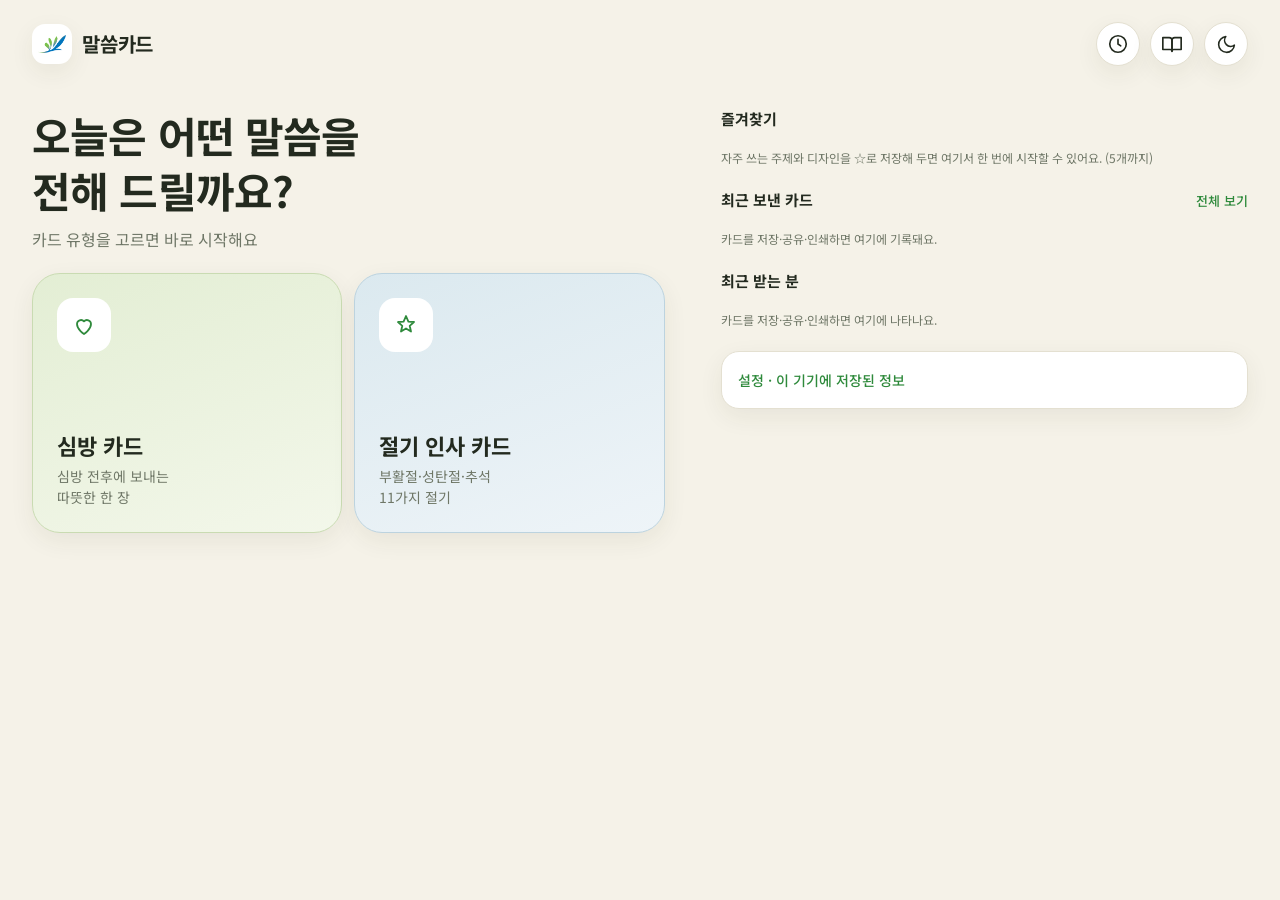
==== index.html @ 08e69dd9 "종이 템플릿 성경책 아이콘, 저장 이미지 글꼴 포함(말씀 잘림 수정), 즐겨찾기(절기 바로가기 대체) (v13) Co-Authored-By: Claude Sonnet 5.5 <no" ====
<!doctype html>
<html lang="ko">
<head>
<meta charset="utf-8">
<meta name="viewport" content="width=device-width, initial-scale=1, viewport-fit=cover">
<meta name="theme-color" id="metaTheme" content="#f5f2e8">
<meta name="color-scheme" content="light dark">
<meta name="apple-mobile-web-app-capable" content="yes">
<meta name="mobile-web-app-capable" content="yes">
<meta name="apple-mobile-web-app-title" content="말씀카드">
<link rel="manifest" href="manifest.json">
<link rel="icon" type="image/png" sizes="32x32" href="assets/icons/favicon-32.png">
<link rel="apple-touch-icon" href="assets/icons/apple-touch-icon.png">
<title>말씀카드</title>
<script src="js/theme.js"></script>
<link rel="preconnect" href="https://fonts.googleapis.com">
<link rel="preconnect" href="https://fonts.gstatic.com" crossorigin>
<link rel="stylesheet" href="https://fonts.googleapis.com/css2?family=Gowun+Batang:wght@400;700&family=Nanum+Myeongjo:wght@400;700&family=Noto+Serif+KR:wght@400;700&family=Noto+Sans+KR:wght@400;500;700&display=swap">
<link rel="stylesheet" href="css/app.css">
<link rel="stylesheet" href="css/templates.css">
</head>
<body data-view="home">
<div class="app">

<header class="appbar">
  <button type="button" class="brand" id="brandHome" aria-label="홈으로 가기">
    <span class="brand-mark"><img src="assets/logo/leaf.png" alt=""></span>
    <span class="brand-name">말씀카드</span>
  </button>
  <div class="appbar-actions">
    <a class="icon-btn" href="history.html" aria-label="보낸 내역">
      <svg width="22" height="22" viewBox="0 0 24 24" fill="none" stroke="currentColor" stroke-width="1.8" stroke-linecap="round" stroke-linejoin="round" aria-hidden="true"><circle cx="12" cy="12" r="9"/><path d="M12 7v5l3 2"/></svg>
    </a>
    <a class="icon-btn" href="library.html" aria-label="말씀 라이브러리">
      <svg width="22" height="22" viewBox="0 0 24 24" fill="none" stroke="currentColor" stroke-width="1.8" stroke-linecap="round" stroke-linejoin="round" aria-hidden="true"><path d="M2 5h7a3 3 0 0 1 3 3v12a2 2 0 0 0-2-2H2z"/><path d="M22 5h-7a3 3 0 0 0-3 3v12a2 2 0 0 1 2-2h8z"/></svg>
    </a>
    <button type="button" class="icon-btn" id="themeToggle" aria-label="화면 밝기 바꾸기">
      <svg class="i-moon" width="21" height="21" viewBox="0 0 24 24" fill="none" stroke="currentColor" stroke-width="1.8" stroke-linecap="round" stroke-linejoin="round" aria-hidden="true"><path d="M21 12.8A9 9 0 1 1 11.2 3a7 7 0 0 0 9.8 9.8z"/></svg>
      <svg class="i-sun" width="21" height="21" viewBox="0 0 24 24" fill="none" stroke="currentColor" stroke-width="1.8" stroke-linecap="round" stroke-linejoin="round" aria-hidden="true"><circle cx="12" cy="12" r="4"/><path d="M12 2v2M12 20v2M4.9 4.9l1.4 1.4M17.7 17.7l1.4 1.4M2 12h2M20 12h2M4.9 19.1l1.4-1.4M17.7 6.3l1.4-1.4"/></svg>
    </button>
  </div>
</header>

<div class="banner" id="syncBanner" role="status" hidden>
  <span>다른 기기에서 바뀐 설정·로고를 받았어요.</span>
  <button type="button" class="chip primary-chip" id="syncReload">적용하기</button>
</div>

<!-- ───────── 홈 ───────── -->
<section id="viewHome" class="home" aria-label="홈">
  <div class="home-main">
  <h1 class="home-title">오늘은 어떤 말씀을<br>전해 드릴까요?</h1>
  <p class="home-sub">카드 유형을 고르면 바로 시작해요</p>

  <div class="tiles">
    <button type="button" class="tile tile-visit" data-start="visit">
      <span class="tile-icon" aria-hidden="true">
        <svg width="24" height="24" viewBox="0 0 24 24" fill="none" stroke="currentColor" stroke-width="1.8" stroke-linecap="round" stroke-linejoin="round"><path d="M12 21s-7-4.4-7-10a4 4 0 0 1 7-2.6A4 4 0 0 1 19 11c0 5.6-7 10-7 10z"/></svg>
      </span>
      <span class="tile-text"><strong>심방 카드</strong><span>심방 전후에 보내는<br>따뜻한 한 장</span></span>
    </button>
    <button type="button" class="tile tile-season" data-start="season">
      <span class="tile-icon" aria-hidden="true">
        <svg width="24" height="24" viewBox="0 0 24 24" fill="none" stroke="currentColor" stroke-width="1.8" stroke-linecap="round" stroke-linejoin="round"><path d="M12 3l2.4 5.6L20 9l-4.3 3.8L17 18.5 12 15.5 7 18.5l1.3-5.7L4 9l5.6-.4z"/></svg>
      </span>
      <span class="tile-text"><strong>절기 인사 카드</strong><span>부활절·성탄절·추석<br>11가지 절기</span></span>
    </button>
  </div>
  </div>

  <div class="home-side">
  <section class="home-block" aria-labelledby="homeFavTitle">
    <div class="block-head">
      <h2 class="block-title" id="homeFavTitle">즐겨찾기</h2>
      <span class="hint" id="homeFavCount"></span>
    </div>
    <div class="fav-list" id="homeFav"></div>
    <p class="hint" id="homeFavEmpty">자주 쓰는 주제와 디자인을 ☆로 저장해 두면 여기서 한 번에 시작할 수 있어요. (5개까지)</p>
  </section>

  <section class="home-block" aria-labelledby="homeHistoryTitle">
    <div class="block-head">
      <h2 class="block-title" id="homeHistoryTitle">최근 보낸 카드</h2>
      <a class="text-link" href="history.html">전체 보기</a>
    </div>
    <div class="history-list" id="homeHistory"></div>
    <p class="hint" id="homeHistoryEmpty">카드를 저장·공유·인쇄하면 여기에 기록돼요.</p>
  </section>

  <section class="home-block" id="homeRecentBlock" aria-labelledby="homeRecentTitle">
    <h2 class="block-title" id="homeRecentTitle">최근 받는 분</h2>
    <div class="hscroll" id="homeRecent"></div>
    <p class="hint" id="homeRecentEmpty">카드를 저장·공유·인쇄하면 여기에 나타나요.</p>
  </section>

  <details class="home-block settings">
    <summary>설정 · 이 기기에 저장된 정보</summary>
    <div class="settings-body">
      <div id="syncPanel"></div>
      <div class="settings-row">
        <span class="settings-label">화면 밝기</span>
        <div class="seg seg-3" id="themeSeg" role="group" aria-label="화면 밝기">
          <button type="button" data-theme-mode="auto" aria-pressed="false">자동</button>
          <button type="button" data-theme-mode="light" aria-pressed="false">밝게</button>
          <button type="button" data-theme-mode="dark" aria-pressed="false">어둡게</button>
        </div>
      </div>
      <p class="hint">받는 분 이름과 설정은 이 기기의 브라우저에만 저장되고, 서버로 전송되지 않습니다.</p>
      <div class="privacy-row">
        <span id="recentSummary">최근 받는 분 0명</span>
        <button type="button" class="chip" id="clearRecent">기록 지우기</button>
      </div>
      <div class="privacy-row">
        <span>설정·로고·라이브러리 포함 전체</span>
        <button type="button" class="chip danger" id="clearAll">모두 초기화</button>
      </div>
    </div>
  </details>
  </div>
</section>

<!-- ───────── 카드 만들기 (내용 → 디자인 → 보내기) ───────── -->
<section id="viewCreate" class="create" hidden>

  <nav class="steps" aria-label="진행 단계">
    <button type="button" class="step" data-step-go="1">
      <span class="step-dot"><span class="dot-num">1</span><svg class="dot-check" width="14" height="14" viewBox="0 0 24 24" fill="none" stroke="currentColor" stroke-width="3" stroke-linecap="round" stroke-linejoin="round" aria-hidden="true"><path d="M5 12.5l4.5 4.5L19 7.5"/></svg></span>
      <span class="step-label">내용</span>
    </button>
    <span class="step-line"></span>
    <button type="button" class="step" data-step-go="2">
      <span class="step-dot"><span class="dot-num">2</span><svg class="dot-check" width="14" height="14" viewBox="0 0 24 24" fill="none" stroke="currentColor" stroke-width="3" stroke-linecap="round" stroke-linejoin="round" aria-hidden="true"><path d="M5 12.5l4.5 4.5L19 7.5"/></svg></span>
      <span class="step-label">디자인</span>
    </button>
    <span class="step-line"></span>
    <button type="button" class="step" data-step-go="3">
      <span class="step-dot"><span class="dot-num">3</span><svg class="dot-check" width="14" height="14" viewBox="0 0 24 24" fill="none" stroke="currentColor" stroke-width="3" stroke-linecap="round" stroke-linejoin="round" aria-hidden="true"><path d="M5 12.5l4.5 4.5L19 7.5"/></svg></span>
      <span class="step-label">보내기</span>
    </button>
  </nav>

  <!-- 가운데 묶음: 미리보기 + 보내기(컴퓨터에서는 함께 화면에 고정, 휴대폰에서는 단계별로 따로 보임) -->
  <div class="center-col">
  <section class="preview" aria-label="미리보기">
    <div class="preview-panel">
      <div class="preview-frame" id="previewFrame">
        <div class="preview-scale" id="previewScale"></div>
      </div>
      <div class="pager" id="pager" hidden>
        <button type="button" class="icon-btn small" id="pagePrev" aria-label="이전 장">
          <svg width="18" height="18" viewBox="0 0 24 24" fill="none" stroke="currentColor" stroke-width="2.2" stroke-linecap="round" stroke-linejoin="round" aria-hidden="true"><path d="M15 5l-7 7 7 7"/></svg>
        </button>
        <span id="pageLabel" aria-live="polite"></span>
        <button type="button" class="icon-btn small" id="pageNext" aria-label="다음 장">
          <svg width="18" height="18" viewBox="0 0 24 24" fill="none" stroke="currentColor" stroke-width="2.2" stroke-linecap="round" stroke-linejoin="round" aria-hidden="true"><path d="M9 5l7 7-7 7"/></svg>
        </button>
      </div>
    </div>
  </section>

  <!-- 3단계 · 보내기 -->
  <div class="panel" data-panel="3" hidden>
    <div class="field summary">
      <div class="avatar big" id="sumInitial" aria-hidden="true">말</div>
      <div class="summary-text">
        <div class="summary-to" id="sumTo">받는 분을 입력해 주세요</div>
        <div class="summary-from" id="sumFrom">보낸 이를 입력해 주세요</div>
      </div>
      <div class="summary-meta" id="sumMeta"></div>
    </div>

    <div class="send-tiles">
      <button type="button" class="btn tile-btn" id="btnSave">
        <svg width="20" height="20" viewBox="0 0 24 24" fill="none" stroke="currentColor" stroke-width="1.9" stroke-linecap="round" stroke-linejoin="round" aria-hidden="true"><path d="M12 4v11"/><path d="M7 11l5 5 5-5"/><path d="M4 20h16"/></svg>
        이미지 저장
      </button>
      <button type="button" class="btn tile-btn" id="btnPrint">
        <svg width="20" height="20" viewBox="0 0 24 24" fill="none" stroke="currentColor" stroke-width="1.9" stroke-linecap="round" stroke-linejoin="round" aria-hidden="true"><path d="M6 9V3h12v6"/><path d="M6 18H4a1 1 0 0 1-1-1v-6a2 2 0 0 1 2-2h14a2 2 0 0 1 2 2v6a1 1 0 0 1-1 1h-2"/><path d="M6 14h12v7H6z"/></svg>
        엽서 인쇄
      </button>
    </div>
    <button type="button" class="btn fav-save"><svg width="18" height="18" viewBox="0 0 24 24" fill="none" stroke="currentColor" stroke-width="1.9" stroke-linecap="round" stroke-linejoin="round" aria-hidden="true"><path d="M12 3l2.4 5.6L20 9l-4.3 3.8L17 18.5 12 15.5 7 18.5l1.3-5.7L4 9l5.6-.4z"/></svg>이 주제·디자인을 즐겨찾기에 저장</button>
    <p class="hint center">카카오톡 등으로 바로 보내려면 아래 <strong>공유하기</strong>를 누르세요.<br>공유가 안 되는 환경에서는 "이미지 저장" 후 사진첩에서 보내면 됩니다.</p>
  </div>

  <footer class="stepbar" id="stepbar" hidden>
    <div class="stepbar-inner">
      <button type="button" class="btn" id="stepPrev">이전</button>
      <button type="button" class="btn primary grow" id="stepNext">다음 · 디자인</button>
      <button type="button" class="btn primary grow" id="btnShare" hidden>
        <svg width="20" height="20" viewBox="0 0 24 24" fill="none" stroke="currentColor" stroke-width="2" stroke-linecap="round" stroke-linejoin="round" aria-hidden="true"><path d="M4 12v7a1 1 0 0 0 1 1h14a1 1 0 0 0 1-1v-7"/><path d="M12 16V4"/><path d="M7 9l5-5 5 5"/></svg>
        <span id="shareLabel">공유하기</span>
      </button>
    </div>
  </footer>
  </div>


  <!-- 1단계 · 내용 -->
  <div class="panel" data-panel="1">
    <div class="seg" role="tablist" aria-label="카드 유형">
      <button type="button" role="tab" id="tab-visit" aria-selected="true" data-type="visit">심방 카드</button>
      <button type="button" role="tab" id="tab-season" aria-selected="false" data-type="season">절기 인사 카드</button>
    </div>

    <!-- 절기 카드: 절기 선택 → 템플릿·장식·제목·인사말 예시가 함께 적용됨 -->
    <div class="field" data-only="season">
      <label for="season">절기</label>
      <select id="season" class="wide">
        <option value="">절기를 선택하세요</option>
      </select>
    </div>
    <div class="field" data-only="season">
      <label for="seasonTitle">절기 제목 (카드 위쪽 문구)</label>
      <input id="seasonTitle" type="text" autocomplete="off" placeholder="예: 부활을 축하합니다">
    </div>

    <!-- 심방 카드: 상황 선택 → 인사말 예시 -->
    <div class="field" data-only="visit">
      <label for="situation">심방 상황 · 고르면 인사말 예시가 나와요</label>
      <select id="situation" class="wide">
        <option value="">상황을 선택하세요</option>
      </select>
    </div>

    <div class="field">
      <label for="recipient" id="recipientLabel">받는 분 이름</label>
      <div class="row">
        <input id="recipient" type="text" autocomplete="off" list="recentNames" placeholder="예: 김은혜" enterkeyhint="next">
        <select id="honorific" aria-label="호칭"></select>
      </div>
      <input id="honorificCustom" type="text" autocomplete="off" placeholder="호칭을 직접 입력 (예: 청년)" hidden>
      <div id="recipient2Field" hidden>
        <label for="recipient2" class="sub-label">함께 받는 분 (배우자 등)</label>
        <div class="row">
          <input id="recipient2" type="text" autocomplete="off" list="recentNames" placeholder="예: 유관순" enterkeyhint="next">
          <select id="honorific2" aria-label="함께 받는 분 호칭"></select>
        </div>
        <input id="honorific2Custom" type="text" autocomplete="off" placeholder="호칭을 직접 입력" hidden>
      </div>
      <button type="button" class="link-btn" id="toggleRecipient2" aria-expanded="false">+ 함께 받는 분 추가</button>
    </div>

    <div class="field">
      <label for="greeting">인사말</label>
      <textarea id="greeting" rows="3" placeholder="예: 요즘 마음에 자주 떠올라 이 말씀을 함께 보냅니다."></textarea>
      <div class="suggest" id="greetingSuggest" hidden>
        <span class="label">인사말 예시 · 눌러서 넣고 자유롭게 고쳐 쓰세요</span>
        <div class="suggest-list" id="greetingSuggestList"></div>
      </div>
    </div>

    <div class="field">
      <div class="label-row">
        <label for="verse">말씀 본문</label>
        <button type="button" class="chip small" id="openLibrary">라이브러리에서 선택</button>
      </div>
      <textarea id="verse" rows="5" placeholder="말씀 본문을 직접 붙여넣거나 입력해 주세요. 절마다 줄을 바꾸거나 절 번호(1 2 3)를 넣으면 긴 말씀을 절 단위로 나눌 수 있습니다."></textarea>

      <div class="splitbox" id="splitBox" hidden>
        <p id="splitMsg" class="split-msg"></p>
        <div class="split-actions">
          <button type="button" class="chip" id="splitOn">절 단위로 나누기</button>
          <button type="button" class="chip" id="splitOff" hidden>한 장으로 되돌리기</button>
          <label class="check" id="pageNoWrap" hidden><input type="checkbox" id="pageNoToggle" checked> 장 번호(1/3) 표시</label>
        </div>
      </div>

      <div class="row ref-row">
        <input id="ref" type="text" autocomplete="off" placeholder="출처 · 예: 시편 23:1" aria-label="출처">
        <select id="version" aria-label="번역본 표기">
          <option value="개역개정">개역개정</option>
          <option value="새번역">새번역</option>
          <option value="">표기 안 함</option>
        </select>
      </div>
      <p class="hint sent-hint" id="sentHint" role="status" hidden></p>
    </div>

    <div class="field">
      <label for="sender">보낸 이</label>
      <div class="row">
        <input id="sender" type="text" autocomplete="off" placeholder="예: ○○교회 ○○○ 목사">
        <select id="closing" aria-label="맺음말">
          <option value="드림">드림</option>
          <option value="올림">올림</option>
          <option value="">표기 안 함</option>
          <option value="__custom">직접 입력</option>
        </select>
      </div>
      <input id="closingCustom" type="text" autocomplete="off" placeholder="맺음말을 직접 입력 (예: 보냄)" hidden>
      <p class="hint">받는 분이 연장자이면 "올림"을 고르세요.</p>
    </div>
  </div>

  <!-- 2단계 · 디자인 -->
  <div class="panel" data-panel="2" hidden>
    <div class="field">
      <span class="label">템플릿</span>
      <div class="chips" id="tplChips" role="group" aria-label="템플릿"></div>
    </div>

    <div class="field">
      <span class="label">크기</span>
      <div class="chips" id="sizeChips" role="group" aria-label="크기"></div>
    </div>

    <div class="field">
      <span class="label">배경색</span>
      <div class="swatches" id="paletteSwatches" role="group" aria-label="배경색"></div>
    </div>

    <div class="field">
      <span class="label">글꼴</span>
      <div class="chips" id="fontChips" role="group" aria-label="글꼴"></div>
    </div>

    <div class="field">
      <span class="label">말씀 글자 크기</span>
      <div class="stepper">
        <button type="button" class="chip" id="stepDown" aria-label="글자 작게">가−</button>
        <span id="stepLabel" aria-live="polite">자동 맞춤</span>
        <button type="button" class="chip" id="stepUp" aria-label="글자 크게">가+</button>
      </div>
      <p class="hint">긴 말씀은 칸에 맞게 자동으로 줄어듭니다.</p>
    </div>

    <div class="field">
      <span class="label">꾸밈</span>
      <label class="check"><input type="checkbox" id="decoToggle" checked> 장식 표시</label>
      <div class="logo-row">
        <label class="check"><input type="checkbox" id="logoToggle" disabled> 교회 로고 표시</label>
        <label class="chip file-chip">다른 로고 올리기<input type="file" id="logoFile" accept="image/*" hidden></label>
        <button type="button" class="chip" id="logoClear" hidden>올린 로고 지우기</button>
      </div>
      <p class="hint">지금 로고: <strong id="logoName">기본 로고</strong></p>
      <div class="logo-options" id="logoOptions" hidden>
        <span class="label">로고 색</span>
        <div class="chips" id="logoColorChips" role="group" aria-label="로고 색"></div>
        <span class="label">로고 크기</span>
        <div class="chips" id="logoSizeChips" role="group" aria-label="로고 크기"></div>
      </div>
      <p class="hint">로고는 이 기기에만 저장되고 어디로도 전송되지 않습니다. "자동"은 밝은 배경에서는 로고 원래 색, 어두운 배경에서는 카드에 어울리는 한 가지 색으로 바꿔 줍니다.</p>
    </div>
    <button type="button" class="btn fav-save"><svg width="18" height="18" viewBox="0 0 24 24" fill="none" stroke="currentColor" stroke-width="1.9" stroke-linecap="round" stroke-linejoin="round" aria-hidden="true"><path d="M12 3l2.4 5.6L20 9l-4.3 3.8L17 18.5 12 15.5 7 18.5l1.3-5.7L4 9l5.6-.4z"/></svg>지금 주제·디자인을 즐겨찾기에 저장</button>
  </div>



</section>

</div>

<datalist id="recentNames"></datalist>

<dialog class="sheet" id="printDialog" aria-labelledby="printTitle">
  <div class="sheet-head">
    <h2 id="printTitle">인쇄 (엽서 100×148mm)</h2>
    <button type="button" class="chip" id="printClose">닫기</button>
  </div>
  <div class="print-options" role="radiogroup" aria-label="인쇄 배치">
    <label class="print-opt"><input type="radio" name="printLayout" value="single" checked>
      <span><strong>엽서 한 장씩</strong><small>용지를 엽서 크기(100×148mm)로 맞춰 인쇄합니다.</small></span></label>
    <label class="print-opt"><input type="radio" name="printLayout" value="a4x2">
      <span><strong>A4 가로에 같은 엽서 2장</strong><small>한 번에 2장이 나옵니다. 가운데 점선을 따라 자르세요.</small></span></label>
  </div>
  <p class="hint" id="printNote">크기를 따로 고르지 않아도 인쇄는 항상 엽서 크기로 만들어집니다. 인쇄 창에서 용지 크기를 확인해 주세요.</p>
  <button type="button" class="btn primary" id="printGo">인쇄하기</button>
</dialog>

<div id="printArea" aria-hidden="true"></div>

<dialog class="sheet" id="libDialog" aria-labelledby="libTitle">
  <div class="sheet-head">
    <h2 id="libTitle">라이브러리에서 선택</h2>
    <button type="button" class="chip" id="libClose">닫기</button>
  </div>
  <div class="chips" id="libThemes" role="group" aria-label="주제 필터"></div>
  <ul class="sheet-list" id="libList"></ul>
</dialog>

<div class="toast" id="toast" role="status" aria-live="polite" hidden></div>



<script src="js/vendor/modern-screenshot.js"></script>
<script src="js/storage.js"></script>
<script src="js/render.js"></script>
<script src="js/split.js"></script>
<script src="js/library.js"></script>
<script src="js/history.js"></script>
<script src="js/export.js"></script>
<script src="js/print.js"></script>
<script src="js/logo.js"></script>
<script src="js/sync-core.js"></script>
<script src="js/drive.js"></script>
<script src="js/sync-config.js"></script>
<script src="js/sync.js"></script>
<script src="js/app.js"></script>
<script src="js/pwa.js"></script>
</body>
</html>
---- css/app.css ----
/*
 * 앱 화면 스타일 — 라이트(밝은 종이색 + 초록)와 다크(짙은 남색 + 금색)를 색 토큰으로 바꿔 쓴다.
 * 카드 자체(.card)의 색은 templates.css가 따로 정하므로 앱 밝기와 상관없이 같은 모양으로 저장된다.
 */
:root {
  color-scheme: light;
  --bg: #f5f2e8;
  --bg-image: none;
  --surface: #ffffff;
  --surface-2: #f0ecdf;
  --surface-3: #e4e0d1;
  --ink: #232a1f;
  --muted: #6f7767;
  --line: #e4e0d1;
  --line-strong: #cfcab5;
  --primary: #2f8a3c;
  --primary-ink: #ffffff;
  --primary-soft: #e3eed4;
  --primary-shadow: rgba(47, 138, 60, 0.32);
  --focus: #0072ba;
  --danger: #a33b32;
  --danger-line: #e0b9b4;
  --warn-bg: #fff4e0;
  --warn-line: #e6c98f;
  --warn-ink: #5a4320;
  --ok-bg: #eef5ea;
  --ok-line: #bcd3b2;
  --ok-ink: #35502c;
  --preview-bg: linear-gradient(160deg, #e3eed4 0%, #dbe9ef 100%);
  --tile-a: linear-gradient(160deg, #e3eed4 0%, #f3f7ea 100%);
  --tile-a-line: #c9dbb2;
  --tile-b: linear-gradient(160deg, #dbe9ef 0%, #eef4f8 100%);
  --tile-b-line: #bcd3df;
  --shadow: 0 8px 24px rgba(60, 56, 30, 0.07);
  --shadow-lg: 0 14px 30px rgba(40, 60, 30, 0.22);
  --scrim: rgba(0, 0, 0, 0.4);
  --radius: 18px;
  --radius-lg: 28px;
  --stepbar-h: 92px;
  /* 예전 이름과 호환 */
  --panel: var(--surface);
  --accent: var(--primary);
  --accent-ink: var(--primary-ink);
}

:root[data-theme="dark"] {
  color-scheme: dark;
  --bg: #0b1020;
  --bg-image: linear-gradient(180deg, #0b1020 0%, #111a36 100%);
  --surface: #141c36;
  --surface-2: #1b2442;
  --surface-3: #263158;
  --ink: #e9edf8;
  --muted: #8e98b6;
  --line: rgba(255, 255, 255, 0.1);
  --line-strong: rgba(255, 255, 255, 0.22);
  --primary: #e3bb6b;
  --primary-ink: #1a1f33;
  --primary-soft: rgba(227, 187, 107, 0.14);
  --primary-shadow: rgba(227, 187, 107, 0.3);
  --focus: #e3bb6b;
  --danger: #ff9a90;
  --danger-line: rgba(255, 154, 144, 0.4);
  --warn-bg: rgba(227, 187, 107, 0.12);
  --warn-line: rgba(227, 187, 107, 0.35);
  --warn-ink: #f2dfb2;
  --ok-bg: rgba(120, 192, 72, 0.12);
  --ok-line: rgba(120, 192, 72, 0.35);
  --ok-ink: #c8e6b4;
  --preview-bg: linear-gradient(160deg, #1a2447 0%, #10172e 100%);
  --tile-a: linear-gradient(160deg, #2b3566 0%, #18213f 100%);
  --tile-a-line: rgba(227, 187, 107, 0.4);
  --tile-b: linear-gradient(160deg, #4a3a8f 0%, #242a5c 100%);
  --tile-b-line: rgba(255, 255, 255, 0.14);
  --shadow: 0 8px 24px rgba(0, 0, 0, 0.35);
  --shadow-lg: 0 18px 36px rgba(0, 0, 0, 0.55);
  --scrim: rgba(0, 0, 0, 0.62);
}

* { box-sizing: border-box; }
html, body { margin: 0; }
[hidden] { display: none !important; }

body {
  background: var(--bg) var(--bg-image) fixed;
  color: var(--ink);
  font-family: 'Noto Sans KR', system-ui, sans-serif;
  font-size: 16px;
  line-height: 1.5;
  -webkit-text-size-adjust: 100%;
  min-height: 100vh;
}
.app { max-width: 560px; margin: 0 auto; }
body[data-view="create"] .app { padding-bottom: calc(var(--stepbar-h) + env(safe-area-inset-bottom)); }

a { color: var(--primary); }
:focus-visible { outline: 2px solid var(--focus); outline-offset: 2px; }

/* ───────── 상단 바 ───────── */
.appbar {
  display: flex; align-items: center; justify-content: space-between;
  padding: 16px 20px 8px; min-height: 64px;
}
.brand {
  display: inline-flex; align-items: center; gap: 10px;
  border: 0; background: none; padding: 0; min-height: 44px; font: inherit; color: var(--ink); cursor: pointer;
}
.brand-mark {
  width: 40px; height: 40px; border-radius: 13px; background: var(--surface); box-shadow: var(--shadow);
  display: inline-flex; align-items: center; justify-content: center;
}
.brand-mark img { width: 28px; height: auto; display: block; }
.brand-name { font-size: 20px; font-weight: 700; letter-spacing: -0.01em; }
.appbar-actions { display: flex; gap: 10px; }

.icon-btn {
  width: 44px; height: 44px; border-radius: 50%;
  border: 1px solid var(--line); background: var(--surface); box-shadow: var(--shadow);
  color: var(--ink); display: inline-flex; align-items: center; justify-content: center;
  cursor: pointer; text-decoration: none; padding: 0;
}
.icon-btn.small { width: 40px; height: 40px; box-shadow: none; }
.icon-btn:disabled { opacity: 0.4; cursor: not-allowed; }
.i-sun { display: none; }
:root[data-theme="dark"] .i-sun { display: block; }
:root[data-theme="dark"] .i-moon { display: none; }
:root[data-theme="dark"] #themeToggle { color: var(--primary); border-color: var(--warn-line); background: var(--primary-soft); }

/* ───────── 홈 ───────── */
.home { padding: 8px 20px 40px; display: flex; flex-direction: column; gap: 22px; }
.home-main, .home-side { display: flex; flex-direction: column; gap: 22px; min-width: 0; }
.home-title { margin: 8px 0 0; font-size: 28px; font-weight: 700; line-height: 1.3; letter-spacing: -0.02em; }
.home-sub { margin: -14px 0 0; font-size: 14px; color: var(--muted); }

.tiles { display: grid; grid-template-columns: 1fr 1fr; gap: 12px; }
.tile {
  min-height: 176px; padding: 18px; border-radius: var(--radius-lg); text-align: left;
  font: inherit; color: var(--ink); cursor: pointer;
  display: flex; flex-direction: column; justify-content: space-between; gap: 18px;
  border: 1px solid var(--tile-a-line); background: var(--tile-a); box-shadow: var(--shadow);
}
.tile-season { border-color: var(--tile-b-line); background: var(--tile-b); }
.tile-icon {
  width: 46px; height: 46px; border-radius: 16px; background: var(--surface); color: var(--primary);
  display: inline-flex; align-items: center; justify-content: center;
}
:root[data-theme="dark"] .tile-icon { background: rgba(255, 255, 255, 0.1); }
:root[data-theme="dark"] .tile-visit .tile-icon { color: var(--primary); background: var(--primary-soft); }
.tile-text { display: flex; flex-direction: column; gap: 4px; }
.tile-text strong { font-size: 18px; }
.tile-text span { font-size: 12px; line-height: 1.5; color: var(--muted); }
:root[data-theme="dark"] .tile-text span { color: #aeb7d6; }

.home-block { display: flex; flex-direction: column; gap: 10px; }
.block-title { margin: 0; font-size: 15px; font-weight: 700; }
.hscroll { display: flex; gap: 8px; overflow-x: auto; padding: 2px 2px 6px; scrollbar-width: none; margin: 0 -20px; padding-left: 20px; padding-right: 20px; }
.hscroll::-webkit-scrollbar { display: none; }
.hscroll:empty { display: none; }
.pill {
  display: inline-flex; align-items: center; gap: 8px; flex: none; min-height: 44px; padding: 0 16px 0 12px;
  border-radius: 999px; border: 1px solid var(--line); background: var(--surface); color: var(--ink);
  font: inherit; font-size: 14px; white-space: nowrap; cursor: pointer; box-shadow: var(--shadow);
}
.pill .dot { width: 10px; height: 10px; border-radius: 50%; border: 0; }
.pill.person { padding-left: 6px; }
.avatar {
  width: 34px; height: 34px; border-radius: 50%; background: var(--primary-soft); color: var(--primary);
  display: inline-flex; align-items: center; justify-content: center; font-weight: 700; flex: none;
}
.avatar.big { width: 48px; height: 48px; font-size: 18px; }

.settings { background: var(--surface); border: 1px solid var(--line); border-radius: var(--radius); box-shadow: var(--shadow); }
.settings summary {
  cursor: pointer; min-height: 56px; padding: 0 16px; display: flex; align-items: center;
  font-size: 14px; font-weight: 500; color: var(--primary); list-style: none;
}
.settings summary::-webkit-details-marker { display: none; }
.settings-body { padding: 0 16px 16px; display: flex; flex-direction: column; gap: 10px; }
.settings-row { display: flex; align-items: center; justify-content: space-between; gap: 12px; }
.settings-label { font-size: 14px; font-weight: 500; }
.privacy-row { display: flex; align-items: center; justify-content: space-between; gap: 12px; min-height: 52px; font-size: 14px; }

/* ───────── 단계 표시 ───────── */
.center-col { display: contents; }
.steps { display: flex; align-items: center; gap: 6px; padding: 4px 20px 6px; }
.step {
  display: inline-flex; align-items: center; gap: 6px; min-height: 44px; padding: 0;
  border: 0; background: none; font: inherit; font-size: 13px; color: var(--muted); cursor: pointer;
}
.step-dot {
  width: 26px; height: 26px; border-radius: 50%; background: var(--surface-3); color: var(--muted);
  display: inline-flex; align-items: center; justify-content: center; font-size: 13px; font-weight: 700;
}
.step .dot-check { display: none; }
.step.done .step-dot, .step.current .step-dot { background: var(--primary); color: var(--primary-ink); }
.step.done .dot-num { display: none; }
.step.done .dot-check { display: block; }
.step.current .step-dot { box-shadow: 0 0 0 4px var(--primary-soft); }
.step.current { color: var(--ink); font-weight: 700; }
.step-line { flex: 1; height: 2px; border-radius: 1px; background: var(--line-strong); }
.step-line.done { background: var(--primary); }

/* ───────── 미리보기 ───────── */
.preview {
  position: sticky; top: 0; z-index: 5; padding: 6px 16px 12px; background: var(--bg) var(--bg-image) fixed;
}
.preview-panel { background: var(--preview-bg); border-radius: var(--radius-lg); padding: 16px 12px 14px; }
/* 미리보기 크기는 app.js가 선택한 크기(비율)에 맞춰 정한다. */
.preview-frame {
  margin: 0 auto; position: relative; overflow: hidden; border-radius: 12px;
  box-shadow: var(--shadow-lg); background: #fff;
}
.preview-scale { position: absolute; top: 0; left: 0; transform-origin: top left; }
.pager { display: flex; align-items: center; justify-content: center; gap: 14px; padding-top: 12px; font-size: 14px; font-weight: 700; }

/* ───────── 입력/디자인/보내기 패널 ───────── */
.panel { padding: 8px 16px 16px; display: flex; flex-direction: column; gap: 14px; }
.panel > .field {
  background: var(--surface); border: 1px solid var(--line); border-radius: var(--radius-lg);
  box-shadow: var(--shadow); padding: 16px;
}
.field label, .label, .sub-label {
  display: block; font-size: 13px; font-weight: 500; color: var(--muted); margin-bottom: 8px;
}
.sub-label { margin-top: 14px; }
.label-row { display: flex; align-items: center; justify-content: space-between; gap: 8px; margin-bottom: 8px; }
.label-row label { margin-bottom: 0; }
.row { display: flex; gap: 8px; }
.row input { flex: 1 1 auto; min-width: 0; }
.row select { flex: 0 0 auto; }
.row + input[type="text"], .ref-row { margin-top: 8px; }
select.wide { width: 100%; }
.hint { margin: 8px 0 0; font-size: 12px; line-height: 1.55; color: var(--muted); }
.hint.center { text-align: center; }

input[type="text"], textarea, select {
  width: 100%; font: inherit; font-size: 16px; color: var(--ink); /* iOS 확대 방지 */
  background: var(--surface-2); border: 1px solid transparent; border-radius: 16px;
  padding: 12px 14px; min-height: 48px;
}
input::placeholder, textarea::placeholder { color: var(--muted); opacity: 0.8; }
select { width: auto; padding-right: 10px; }
textarea { resize: vertical; line-height: 1.6; }
input:focus, textarea:focus, select:focus { outline: 2px solid var(--focus); outline-offset: 1px; }

.seg { display: grid; grid-template-columns: 1fr 1fr; background: var(--surface-3); border-radius: 22px; padding: 4px; gap: 4px; }
.seg.seg-3 { grid-template-columns: repeat(3, 1fr); min-width: 190px; }
.seg button {
  border: 0; background: transparent; font: inherit; font-size: 14px; min-height: 44px; border-radius: 18px;
  color: var(--muted); cursor: pointer; padding: 0 8px;
}
.seg button[aria-selected="true"], .seg button[aria-pressed="true"] {
  background: var(--surface); color: var(--ink); font-weight: 700; box-shadow: 0 2px 8px rgba(0, 0, 0, 0.14);
}

.link-btn {
  margin-top: 8px; min-height: 44px; padding: 0 4px; border: 0; background: transparent;
  font: inherit; font-size: 14px; font-weight: 500; color: var(--primary); cursor: pointer;
}
.text-btn { border: 0; background: none; font: inherit; font-size: 13px; color: var(--muted); cursor: pointer; }

/* 칩 · 색상 · 체크 */
.chips { display: flex; flex-wrap: wrap; gap: 8px; }
.chip {
  min-height: 44px; padding: 0 16px; display: inline-flex; align-items: center; gap: 8px;
  border: 1px solid var(--line); border-radius: 999px; background: var(--surface-2); color: var(--ink);
  font: inherit; font-size: 14px; cursor: pointer;
}
.chip.small { min-height: 40px; font-size: 13px; padding: 0 14px; background: var(--primary-soft); color: var(--primary); border-color: transparent; font-weight: 700; }
.chip[aria-pressed="true"], .chip.primary-chip { background: var(--primary); border-color: var(--primary); color: var(--primary-ink); font-weight: 700; }
.chip:disabled { opacity: 0.4; cursor: not-allowed; }
.chip.danger { color: var(--danger); border-color: var(--danger-line); background: transparent; }
.chip .dot { width: 14px; height: 14px; border-radius: 50%; border: 1px solid rgba(0, 0, 0, 0.25); flex: none; }
:root[data-theme="dark"] .chip .dot { border-color: rgba(255, 255, 255, 0.55); }
.chip small { font-size: 11px; opacity: 0.75; }

.swatches { display: flex; flex-wrap: wrap; gap: 10px; }
.swatch {
  width: 44px; height: 44px; border-radius: 50%; border: 1px solid rgba(128, 128, 128, 0.45);
  cursor: pointer; padding: 0; font: inherit; font-size: 11px; color: var(--muted); background: var(--surface-2);
}
.swatch[aria-pressed="true"] { outline: 3px solid var(--primary); outline-offset: 2px; }
.swatch.default { border-style: dashed; }

.stepper { display: flex; align-items: center; gap: 12px; }
.stepper #stepLabel { min-width: 84px; text-align: center; font-size: 14px; }
.check { display: flex; align-items: center; gap: 10px; min-height: 44px; font-size: 15px; color: var(--ink); }
.field .check { margin-bottom: 0; font-weight: 400; }
.check input { width: 22px; height: 22px; accent-color: var(--primary); }
.logo-row { display: flex; align-items: center; flex-wrap: wrap; gap: 8px 12px; }
.logo-options { margin-top: 10px; display: flex; flex-direction: column; gap: 6px; }
.file-chip { cursor: pointer; }

/* 인사말 예시 */
.suggest { margin-top: 10px; }
.suggest-list { display: flex; flex-direction: column; gap: 8px; }
.suggest-item {
  min-height: 48px; padding: 10px 14px; text-align: left; font: inherit; font-size: 14px; line-height: 1.55;
  white-space: pre-line; color: var(--ink); background: var(--surface-2);
  border: 1px dashed var(--primary); border-radius: 16px; cursor: pointer;
}

/* 긴 말씀 나누기 */
.splitbox { margin-top: 10px; padding: 12px 14px; background: var(--surface-2); border: 1px solid var(--line); border-radius: 16px; }
.split-msg { margin: 0 0 8px; font-size: 13px; line-height: 1.55; color: var(--ink); }
.split-actions { display: flex; flex-wrap: wrap; align-items: center; gap: 8px 12px; }

/* 보내기 */
.summary { display: flex; align-items: center; gap: 12px; }
.summary-text { flex: 1; min-width: 0; }
.summary-to { font-size: 16px; font-weight: 700; }
.summary-from { font-size: 12px; color: var(--muted); }
.summary-meta { font-size: 12px; color: var(--muted); text-align: right; white-space: pre-line; }
.send-tiles { display: grid; grid-template-columns: 1fr 1fr; gap: 10px; }

/* ───────── 버튼 ───────── */
.btn {
  min-height: 54px; padding: 0 22px; display: inline-flex; align-items: center; justify-content: center; gap: 8px;
  font: inherit; font-size: 15px; font-weight: 700; border-radius: 999px; cursor: pointer;
  border: 1.5px solid var(--line-strong); background: var(--surface); color: var(--ink);
}
.btn.primary { border-color: var(--primary); background: var(--primary); color: var(--primary-ink); box-shadow: 0 12px 24px var(--primary-shadow); font-size: 16px; }
.btn.grow { flex: 1; }
.btn.tile-btn { border-radius: 27px; }
.btn:disabled { opacity: 0.45; cursor: not-allowed; }

.stepbar {
  position: fixed; left: 0; right: 0; bottom: 0; z-index: 10;
  padding: 26px 16px calc(16px + env(safe-area-inset-bottom));
  background: linear-gradient(to top, var(--bg) 62%, transparent);
}
.stepbar-inner { max-width: 528px; margin: 0 auto; display: flex; gap: 10px; }

/* 토스트 · 시트(대화상자) */
.toast {
  position: fixed; left: 16px; right: 16px; bottom: calc(var(--stepbar-h) + 8px + env(safe-area-inset-bottom)); z-index: 20;
  max-width: 528px; margin: 0 auto; padding: 12px 16px; border-radius: 16px;
  background: var(--ink); color: var(--bg); font-size: 14px; text-align: center; box-shadow: var(--shadow-lg);
}
body[data-view="home"] .toast { bottom: 24px; }

.sheet {
  width: min(560px, 100%); max-height: 80vh; margin: auto auto 0;
  padding: 16px; border: 0; border-radius: 24px 24px 0 0; background: var(--surface); color: var(--ink);
  display: flex; flex-direction: column; gap: 12px;
}
.sheet:not([open]) { display: none; }
.sheet::backdrop { background: var(--scrim); }
.sheet-head { display: flex; align-items: center; justify-content: space-between; }
.sheet-head h2 { margin: 0; font-size: 17px; }
.sheet-list { list-style: none; margin: 0; padding: 0; overflow-y: auto; display: flex; flex-direction: column; gap: 8px; }
.sheet-item {
  width: 100%; text-align: left; font: inherit; color: var(--ink); padding: 12px 14px; min-height: 56px;
  background: var(--surface-2); border: 1px solid var(--line); border-radius: 16px; cursor: pointer;
}
.sheet-item .r { font-weight: 700; font-size: 15px; }
.sheet-item .t { margin-top: 2px; font-size: 13px; color: var(--muted); display: -webkit-box; -webkit-line-clamp: 2; -webkit-box-orient: vertical; overflow: hidden; }
.sheet-empty { padding: 16px 4px; font-size: 14px; line-height: 1.6; color: var(--muted); }
.print-options { display: flex; flex-direction: column; gap: 8px; }
.print-opt {
  display: flex; align-items: flex-start; gap: 12px; padding: 12px 14px; min-height: 56px;
  background: var(--surface-2); border: 1px solid var(--line); border-radius: 16px; cursor: pointer;
}
.print-opt input { margin-top: 4px; width: 20px; height: 20px; accent-color: var(--primary); flex: none; }
.print-opt span { display: flex; flex-direction: column; gap: 2px; font-size: 15px; }
.print-opt small { font-size: 12px; color: var(--muted); line-height: 1.5; }

/* 인쇄용 영역: 화면에서는 숨기고, 인쇄할 때만 보인다. */
#printArea { display: none; }
@media print {
  body > *:not(#printArea) { display: none !important; }
  html, body { margin: 0 !important; padding: 0 !important; background: #fff !important; }
  #printArea { display: block; }
  .print-sheet { break-after: page; page-break-after: always; overflow: hidden; }
  .print-sheet:last-child { break-after: auto; page-break-after: auto; }
  .print-sheet img { display: block; width: 100mm; height: 148mm; }
  .print-sheet.single { width: 100mm; height: 148mm; }
  .print-sheet.a4x2 { position: relative; width: 297mm; height: 210mm; display: flex; }
  .print-sheet.a4x2 .cell { width: 148.5mm; height: 210mm; display: flex; align-items: center; justify-content: center; }
  .print-sheet.a4x2::after { content: ""; position: absolute; left: 148.5mm; top: 10mm; bottom: 10mm; border-left: 0.3mm dashed #999; }
}

/* ───────── 동기화 · 보낸 내역 · 안내 배너 ───────── */
.block-head { display: flex; align-items: baseline; justify-content: space-between; }
.text-link { font-size: 13px; color: var(--primary); text-decoration: none; font-weight: 500; }
.history-list { display: flex; flex-direction: column; gap: 8px; }
.history-list:empty { display: none; }
.history-row {
  display: flex; align-items: center; gap: 12px; padding: 12px 16px; background: var(--surface);
  border: 1px solid var(--line); border-radius: var(--radius); box-shadow: var(--shadow);
}
.history-main { flex: 1; min-width: 0; }
.history-who { font-size: 15px; font-weight: 700; overflow: hidden; text-overflow: ellipsis; white-space: nowrap; }
.history-sub { font-size: 12px; color: var(--muted); overflow: hidden; text-overflow: ellipsis; white-space: nowrap; }
.history-when { font-size: 12px; color: var(--muted); flex: none; }
.fav-list { display: flex; flex-direction: column; gap: 8px; }
.fav-list:empty { display: none; }
.fav-item { display: flex; align-items: center; gap: 4px; background: var(--surface); border: 1px solid var(--line); border-radius: var(--radius); box-shadow: var(--shadow); }
.fav-go { flex: 1; min-width: 0; display: flex; align-items: center; gap: 12px; padding: 12px 8px 12px 16px; background: none; border: 0; font: inherit; color: inherit; text-align: left; cursor: pointer; }
.fav-go svg { flex: none; color: var(--primary); }
.fav-name { font-size: 15px; font-weight: 700; overflow: hidden; text-overflow: ellipsis; white-space: nowrap; }
.fav-sub { font-size: 12px; color: var(--muted); overflow: hidden; text-overflow: ellipsis; white-space: nowrap; }
.fav-del { flex: none; margin-right: 6px; }
.fav-save { width: 100%; margin-top: 14px; display: inline-flex; align-items: center; justify-content: center; gap: 8px; }
.sent-hint { margin-top: 10px; padding: 10px 12px; border-radius: 14px; background: var(--warn-bg); border: 1px solid var(--warn-line); color: var(--warn-ink); font-size: 13px; }

.banner {
  display: flex; align-items: center; justify-content: space-between; gap: 10px; flex-wrap: wrap;
  margin: 4px 16px 0; padding: 12px 14px; border-radius: var(--radius);
  background: var(--primary-soft); border: 1px solid var(--line); font-size: 13px;
}

.sync-card { display: flex; flex-direction: column; gap: 8px; padding: 14px 16px; border-radius: var(--radius); background: var(--surface-2); border: 1px solid var(--line); }
.sync-head { display: flex; align-items: center; justify-content: space-between; gap: 8px; font-size: 14px; }
.sync-badge { font-size: 12px; padding: 3px 10px; border-radius: 999px; background: var(--surface-3); color: var(--muted); }
.sync-badge.ok { background: var(--ok-bg); color: var(--ok-ink); border: 1px solid var(--ok-line); }
.sync-badge.warn { background: var(--warn-bg); color: var(--warn-ink); border: 1px solid var(--warn-line); }
.sync-badge.busy { background: var(--primary-soft); color: var(--primary); }
.sync-text { margin: 0; font-size: 13px; line-height: 1.55; color: var(--ink); }
.sync-actions { display: flex; flex-wrap: wrap; gap: 8px; }
.sync-actions:empty { display: none; }
.sync-setup { display: flex; flex-direction: column; gap: 8px; align-items: flex-start; }
.sync-setup .sub-label { margin: 4px 0 0; }
.sync-card .hint { margin: 0; }

/* ═════════ 컴퓨터(넓은 화면): 대시보드형 배치 ═════════
   카드 만들기는 3열(내용 · 미리보기 · 디자인/보내기)로 한 화면에 펼치고, 단계 이동은 쓰지 않는다. */
@media (min-width: 1024px) {
  [data-panel="2"] .fav-save { display: none; } /* 넓은 화면은 가운데 열의 버튼 하나만 쓴다 */
  .app { max-width: 1360px; padding: 0 32px; }
  body[data-view="create"] .app { padding-bottom: 40px; }
  .appbar { padding: 22px 0 14px; }

  /* 홈: 왼쪽 큰 타일, 오른쪽 절기·최근·설정 */
  .home { display: grid; grid-template-columns: minmax(0, 1.2fr) minmax(0, 1fr); column-gap: 56px; padding: 16px 0 56px; align-items: start; }
  .home-title { font-size: 42px; margin-top: 12px; }
  .home-sub { font-size: 16px; margin-top: -12px; }
  .tile { min-height: 260px; padding: 24px; }
  .tile-icon { width: 54px; height: 54px; }
  .tile-text strong { font-size: 22px; }
  .tile-text span { font-size: 14px; }
  .hscroll { flex-wrap: wrap; overflow: visible; margin: 0; padding: 2px 0; }
  .home-side { padding-top: 12px; }

  /* 카드 만들기: 3열 — 왼쪽 내용 · 가운데 미리보기+보내기(고정) · 오른쪽 디자인 */
  #viewCreate:not([hidden]) {
    display: grid; grid-template-columns: minmax(320px, 1fr) minmax(400px, 1.2fr) minmax(320px, 1fr);
    column-gap: 28px; align-items: start;
  }
  .steps { display: none; }
  .panel { padding: 0; }
  .panel[data-panel="1"] { grid-column: 1; grid-row: 1; }
  .panel[data-panel="2"] { grid-column: 3; grid-row: 1; }
  .center-col {
    display: flex; flex-direction: column; gap: 14px;
    grid-column: 2; grid-row: 1; position: sticky; top: 16px; align-self: start;
  }
  .preview { position: static; padding: 0; background: none; }
  .preview-panel { padding: 28px 20px 22px; }
  .stepbar { position: static; padding: 0; background: none; }
  .stepbar-inner { max-width: none; }
  /* 컴퓨터에서는 마우스로 누르기 쉬운 크기로 */
  .btn { min-height: 52px; }

  .toast, body[data-view="home"] .toast { bottom: 28px; max-width: 480px; }
  .sheet { margin: auto; border-radius: 24px; width: min(560px, 92vw); max-height: 86vh; }
}
---- css/templates.css ----
/*
 * 카드는 항상 1080px 너비 기준으로 그린 뒤 미리보기에서 축소한다.
 * 색·글꼴·글자 크기는 render.js가 카드에 CSS 변수로 넣어 준다:
 *   --bg --ink --sub --accent --line --font --verse-size --verse-weight --ai --ta
 * 템플릿을 추가하려면 data/templates.json에 항목을 넣고, render.js의 DECOR와 아래 블록을 추가한다.
 */

.card {
  position: relative;
  overflow: hidden;
  word-break: keep-all;
  overflow-wrap: break-word;
  background: var(--bg);
  color: var(--ink);
  font-family: var(--font);
  --sans: 'Noto Sans KR', system-ui, sans-serif;
}

/* ───── 크기별 여백·글자 크기 ───── */
.size-square    { --inset: 72px; --pt: 80px;  --pb: 72px;  --px: 104px; --gap: 22px; --to-size: 26px; --greeting-size: 30px; --ref-size: 24px; --from-size: 26px; --logo-h: 76px; --logo-w: 400px; }
.size-portrait  { --inset: 72px; --pt: 120px; --pb: 104px; --px: 104px; --gap: 28px; --to-size: 28px; --greeting-size: 32px; --ref-size: 26px; --from-size: 28px; --logo-h: 92px; --logo-w: 460px; }
.size-wallpaper { --inset: 56px; --pt: 300px; --pb: 260px; --px: 96px;  --gap: 32px; --to-size: 30px; --greeting-size: 34px; --ref-size: 28px; --from-size: 30px; --logo-h: 112px; --logo-w: 520px; }
.size-postcard  { --inset: 64px; --pt: 120px; --pb: 104px; --px: 100px; --gap: 28px; --to-size: 28px; --greeting-size: 32px; --ref-size: 26px; --from-size: 28px; --logo-h: 92px; --logo-w: 460px; }

/* ───── 공통 구조 ───── */
.card .decor { position: absolute; inset: 0; pointer-events: none; }
.card .content {
  position: absolute;
  inset: var(--inset);
  padding: var(--pt) var(--px) var(--pb);
  display: flex;
  flex-direction: column;
  align-items: var(--ai);
  text-align: var(--ta);
  gap: var(--gap);
}
.card .icon { flex: none; align-self: var(--ai); color: var(--accent); }
.card .icon svg { display: block; height: 80px; width: auto; }
.card .to, .card .greeting, .card .verse, .card .ref, .card .footer, .card .from {
  width: 100%;
  box-sizing: border-box; /* 글자 폭에 딱 맞게 잡히면 이미지 변환 시 줄바꿈이 달라질 수 있어 폭을 명시 */
}
.card .to {
  flex: none;
  font-family: var(--sans); font-size: var(--to-size); letter-spacing: 0.04em; color: var(--sub);
}
.card .greeting {
  flex: none;
  font-size: var(--greeting-size); line-height: 1.7;
  color: color-mix(in srgb, var(--ink) 82%, var(--bg));
  white-space: pre-line;
}
.card .body {
  flex: 1 1 auto; min-height: 0; width: 100%;
  display: flex; flex-direction: column; justify-content: center; align-items: var(--ai);
  gap: 28px;
}
.card .rule { flex: none; width: 56px; height: 2px; background: var(--accent); }
.card .verse {
  flex: 0 1 auto; min-height: 0; overflow: hidden; /* 넘쳐도 출처·보낸 이를 침범하지 않음 */
  font-size: var(--verse-size); font-weight: var(--verse-weight); line-height: 1.75;
  white-space: pre-line;
}
.card .ref {
  flex: none;
  font-family: var(--sans); font-size: var(--ref-size); letter-spacing: 0.04em; color: var(--sub);
}
.card .pageno {
  flex: none; width: 100%; box-sizing: border-box;
  font-family: var(--sans); font-size: calc(var(--ref-size) - 2px); letter-spacing: 0.08em; color: var(--sub);
  opacity: 0.8;
}
.card .footer {
  flex: none; display: flex; flex-direction: column; align-items: var(--ai); gap: 16px;
}
/* 로고: 크기 비율(--logo-scale)과 카드 크기별 한도(--logo-h/--logo-w)에 맞춰 줄어든다. */
.card .logo {
  display: block; width: auto; height: auto; object-fit: contain;
  max-height: calc(var(--logo-h, 64px) * var(--logo-scale, 1));
  max-width: calc(var(--logo-w, 260px) * var(--logo-scale, 1));
}
.card .from { font-size: var(--from-size); color: color-mix(in srgb, var(--ink) 75%, var(--bg)); }

/* 장식 끄기 */
.card.no-deco .decor,
.card.no-deco .icon { display: none; }

/* 절기 제목 (예: "부활을 축하합니다") */
.card .season-title {
  flex: none; width: 100%; box-sizing: border-box;
  font-size: var(--title-size); font-weight: 700; letter-spacing: 0.06em; line-height: 1.4;
  color: var(--accent);
}
.size-square    { --title-size: 36px; }
.size-portrait  { --title-size: 40px; }
.size-wallpaper { --title-size: 44px; }
.size-postcard  { --title-size: 40px; }

/* ───── 절기 맞춤 (색·상징 도형은 절기마다 바뀜) ───── */
.tpl-season .frame-a { position: absolute; inset: 56px; border: 2px solid var(--line); }
.tpl-season .frame-b { position: absolute; inset: 72px; border: 2px solid color-mix(in srgb, var(--line) 45%, transparent); }
.tpl-season .wash {
  position: absolute; left: 50%; top: -420px; width: 1200px; height: 1200px;
  transform: translateX(-50%);
  background: radial-gradient(circle closest-side, color-mix(in srgb, var(--accent) 16%, transparent), transparent);
}
.tpl-season .icon svg { height: 112px; }

/* ───── 일반 1 · 밝은 크림 ───── */
.tpl-cream .frame-a { position: absolute; inset: 56px; border: 2px solid var(--line); }
.tpl-cream .frame-b { position: absolute; inset: 72px; border: 2px solid color-mix(in srgb, var(--line) 45%, transparent); }

/* ───── 일반 2 · 짙은 네이비 ───── */
.tpl-navy .frame-a { position: absolute; inset: 48px; border: 2px solid var(--line); opacity: 0.55; }
.tpl-navy .circle {
  position: absolute; left: 50%; border: 2px solid var(--accent); border-radius: 50%;
  transform: translateX(-50%);
}
.tpl-navy .c1 { width: 1500px; height: 1500px; bottom: -1180px; opacity: 0.18; }
.tpl-navy .c2 { width: 1240px; height: 1240px; bottom: -1050px; opacity: 0.14; }
.tpl-navy .icon svg { height: 68px; }

/* ───── 일반 3 · 연한 하늘 ───── */
.tpl-sky .blob { position: absolute; border-radius: 50%; }
.tpl-sky .b1 { width: 560px; height: 560px; right: -160px; top: -170px; background: color-mix(in srgb, var(--accent) 16%, transparent); }
.tpl-sky .b2 { width: 620px; height: 620px; left: -200px; bottom: -220px; background: color-mix(in srgb, var(--accent) 22%, transparent); }
.tpl-sky .icon .bar { width: 72px; height: 6px; border-radius: 3px; background: var(--accent); margin: 8px 0; }

/* ───── 일반 4 · 미색 종이 ───── */
/* 질감 이미지는 render.js가 만들어 background-image로 넣는다. */
.tpl-paper .grain { position: absolute; inset: 0; background-size: 256px 256px; image-rendering: pixelated; }
.tpl-paper .frame-a { position: absolute; inset: 60px; border: 2px solid var(--line); opacity: 0.5; }
.tpl-paper .icon svg { height: 64px; }
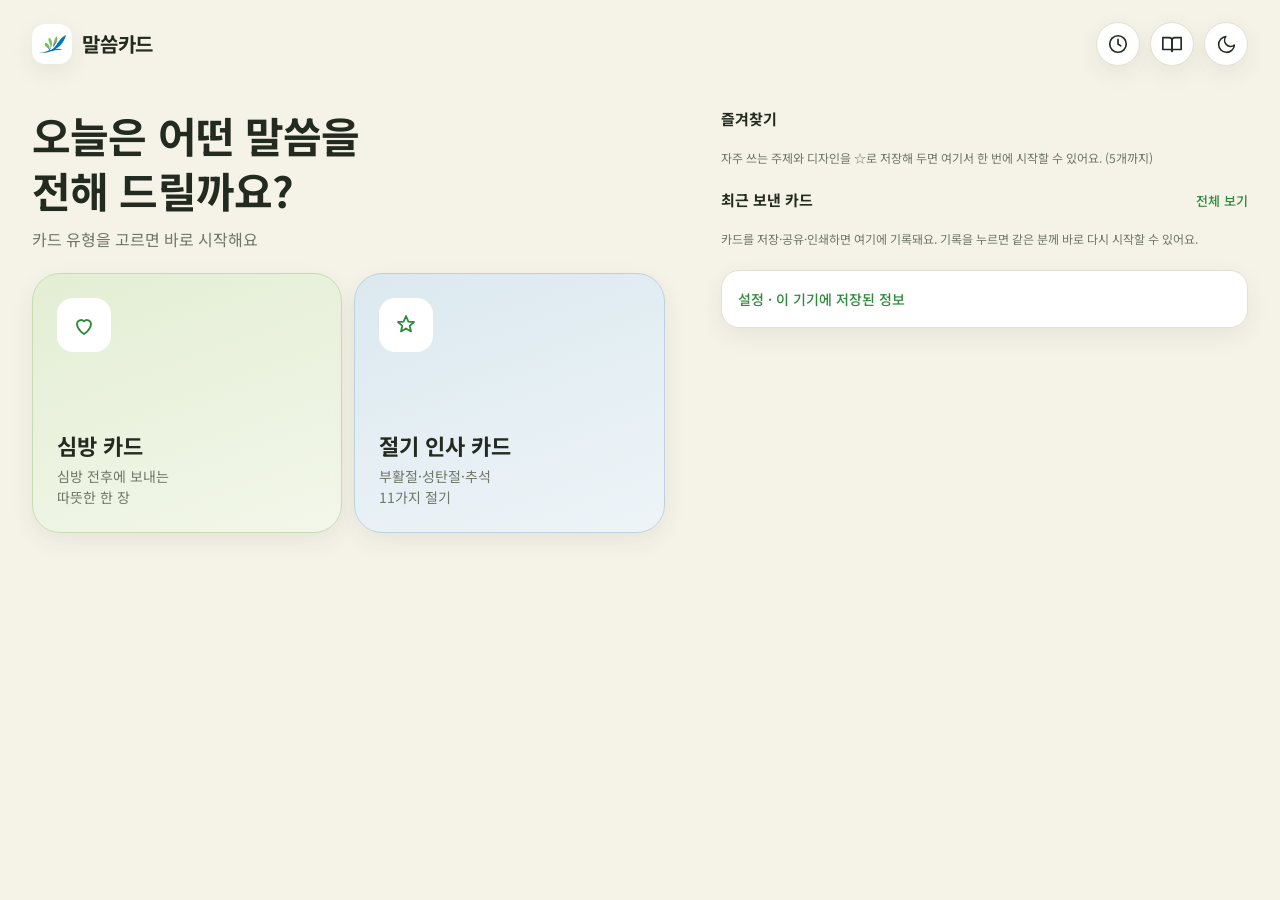
==== commit 5bbb0653: "홈의 최근 받는 분을 최근 보낸 카드로 합치기 (v14) Co-Authored-By: Claude Sonnet 5.5 <noreply@anthropic.com>" ====
--- a/index.html
+++ b/index.html
@@ -84,13 +84,7 @@
       <a class="text-link" href="history.html">전체 보기</a>
     </div>
     <div class="history-list" id="homeHistory"></div>
-    <p class="hint" id="homeHistoryEmpty">카드를 저장·공유·인쇄하면 여기에 기록돼요.</p>
-  </section>
-
-  <section class="home-block" id="homeRecentBlock" aria-labelledby="homeRecentTitle">
-    <h2 class="block-title" id="homeRecentTitle">최근 받는 분</h2>
-    <div class="hscroll" id="homeRecent"></div>
-    <p class="hint" id="homeRecentEmpty">카드를 저장·공유·인쇄하면 여기에 나타나요.</p>
+    <p class="hint" id="homeHistoryEmpty">카드를 저장·공유·인쇄하면 여기에 기록돼요. 기록을 누르면 같은 분께 바로 다시 시작할 수 있어요.</p>
   </section>
 
   <details class="home-block settings">
--- a/css/app.css
+++ b/css/app.css
@@ -386,6 +386,7 @@
 .history-list { display: flex; flex-direction: column; gap: 8px; }
 .history-list:empty { display: none; }
 .history-row {
+  width: 100%; font: inherit; color: inherit; text-align: left; cursor: pointer;
   display: flex; align-items: center; gap: 12px; padding: 12px 16px; background: var(--surface);
   border: 1px solid var(--line); border-radius: var(--radius); box-shadow: var(--shadow);
 }
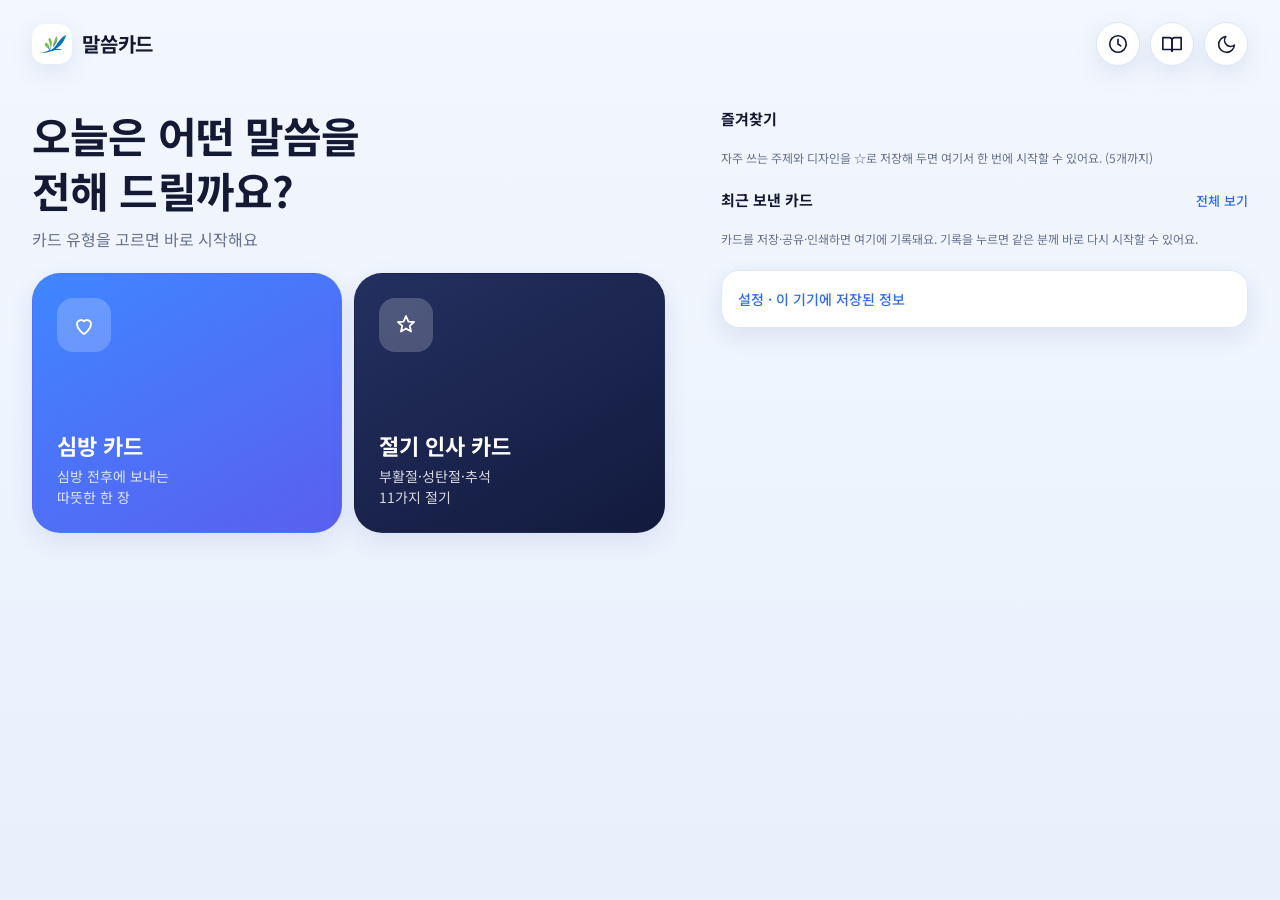
==== commit fdf8c6d4: "앱 색상을 파랑 중심(연한 하늘색 라이트, 짙은 남색 다크)으로 변경 (v20) Co-Authored-By: Claude Sonnet 5.5 <noreply@anthropic.co" ====
--- a/index.html
+++ b/index.html
@@ -3,7 +3,7 @@
 <head>
 <meta charset="utf-8">
 <meta name="viewport" content="width=device-width, initial-scale=1, viewport-fit=cover">
-<meta name="theme-color" id="metaTheme" content="#f5f2e8">
+<meta name="theme-color" id="metaTheme" content="#eef4fd">
 <meta name="color-scheme" content="light dark">
 <meta name="apple-mobile-web-app-capable" content="yes">
 <meta name="mobile-web-app-capable" content="yes">
@@ -15,7 +15,7 @@
 <script src="js/theme.js"></script>
 <link rel="preconnect" href="https://fonts.googleapis.com">
 <link rel="preconnect" href="https://fonts.gstatic.com" crossorigin>
-<link rel="stylesheet" href="https://fonts.googleapis.com/css2?family=Gowun+Batang:wght@400;700&family=Nanum+Myeongjo:wght@400;700&family=Noto+Serif+KR:wght@400;700&family=Noto+Sans+KR:wght@400;500;700&display=swap">
+<link rel="stylesheet" href="https://fonts.googleapis.com/css2?family=Gowun+Batang:wght@400;700&family=Nanum+Myeongjo:wght@400;700&family=Noto+Serif+KR:wght@400;700&family=Noto+Sans+KR:wght@400;500;700;900&display=swap">
 <link rel="stylesheet" href="css/app.css">
 <link rel="stylesheet" href="css/templates.css">
 </head>
@@ -236,6 +236,15 @@
     </div>
 
     <div class="field">
+      <span class="label">내용 종류</span>
+      <div class="chips" id="kindChips" role="group" aria-label="내용 종류">
+        <button type="button" class="chip" data-kind="verse" aria-pressed="true">성경 말씀</button>
+        <button type="button" class="chip" data-kind="text" aria-pressed="false">일반 글 · 설교 요약</button>
+      </div>
+      <p class="hint" id="kindHint">일반 글은 성경 구절 대신 전하고 싶은 문장이나 설교 요약을 그대로 카드에 담아요.</p>
+    </div>
+
+    <div class="field">
       <label for="greeting">인사말</label>
       <textarea id="greeting" rows="3" placeholder="예: 요즘 마음에 자주 떠올라 이 말씀을 함께 보냅니다."></textarea>
       <div class="suggest" id="greetingSuggest" hidden>
@@ -244,12 +253,21 @@
       </div>
     </div>
 
+    <div class="field" id="headlineField" hidden>
+      <label for="headline">제목 (선택)</label>
+      <input id="headline" type="text" autocomplete="off" placeholder="예: 다음 세대를 위한 준비">
+    </div>
+
     <div class="field">
       <div class="label-row">
-        <label for="verse">말씀 본문</label>
-        <button type="button" class="chip small" id="openLibrary">라이브러리에서 선택</button>
+        <label for="verse" id="verseLabel">말씀 본문</label>
+        <div class="label-actions">
+          <button type="button" class="chip small" id="emphasizeBtn" title="말씀에서 강조할 구절을 고른 뒤 누르세요">선택한 구절 강조</button>
+          <button type="button" class="chip small" id="openLibrary">라이브러리에서 선택</button>
+        </div>
       </div>
       <textarea id="verse" rows="5" placeholder="말씀 본문을 직접 붙여넣거나 입력해 주세요. 절마다 줄을 바꾸거나 절 번호(1 2 3)를 넣으면 긴 말씀을 절 단위로 나눌 수 있습니다."></textarea>
+      <p class="hint" id="emphHint">강조할 구절은 <strong>**별표 두 개**</strong>나 <strong>[대괄호]</strong>로 감싸세요. "강조" 템플릿에서 크게 나오고, 다른 템플릿에서는 표시만 사라집니다.</p>
 
       <div class="splitbox" id="splitBox" hidden>
         <p id="splitMsg" class="split-msg"></p>
@@ -294,12 +312,20 @@
       <div class="chips" id="tplChips" role="group" aria-label="템플릿"></div>
     </div>
 
+    <div class="field" id="photoField" hidden>
+      <span class="label">배경 사진</span>
+      <div class="logo-row">
+        <button type="button" class="chip" id="photoOpen">사진 설정 열기</button>
+        <span class="hint" id="photoState">사진을 아직 고르지 않았어요</span>
+      </div>
+    </div>
+
     <div class="field">
       <span class="label">크기</span>
       <div class="chips" id="sizeChips" role="group" aria-label="크기"></div>
     </div>
 
-    <div class="field">
+    <div class="field" id="paletteField">
       <span class="label">배경색</span>
       <div class="swatches" id="paletteSwatches" role="group" aria-label="배경색"></div>
     </div>
@@ -346,6 +372,24 @@
 </div>
 
 <datalist id="recentNames"></datalist>
+
+<dialog class="sheet" id="photoDialog" aria-labelledby="photoTitle">
+  <div class="sheet-head">
+    <h2 id="photoTitle">배경 사진</h2>
+    <button type="button" class="chip" id="photoClose">닫기</button>
+  </div>
+  <div class="photo-thumb" id="photoThumbBox"><img id="photoThumb" alt="" hidden><span id="photoThumbEmpty">사진을 고르면 여기에 작게 보여요</span></div>
+  <div class="logo-row">
+    <label class="chip file-chip"><span id="photoPickText">사진 고르기</span><input type="file" id="photoFile" accept="image/*" hidden></label>
+    <button type="button" class="chip" id="photoClear" hidden>사진 지우기</button>
+  </div>
+  <span class="label">사진에서 보일 부분</span>
+  <div class="chips" id="photoPosChips" role="group" aria-label="사진 위치"></div>
+  <span class="label">글자가 잘 보이게 어둡게</span>
+  <div class="chips" id="photoShadeChips" role="group" aria-label="어둡게"></div>
+  <p class="hint">사진은 이 기기에만 저장되고 어디로도 전송되지 않아요. 사람 얼굴이 크게 나온 사진은 사용 허락을 받은 것만 쓰세요.</p>
+  <button type="button" class="btn primary" id="photoDone">완료</button>
+</dialog>
 
 <dialog class="sheet" id="printDialog" aria-labelledby="printTitle">
   <div class="sheet-head">
--- a/css/app.css
+++ b/css/app.css
@@ -1,39 +1,39 @@
 /*
- * 앱 화면 스타일 — 라이트(밝은 종이색 + 초록)와 다크(짙은 남색 + 금색)를 색 토큰으로 바꿔 쓴다.
+ * 앱 화면 스타일 — 라이트(연한 하늘색 + 파랑)와 다크(짙은 남색 + 파랑)를 색 토큰으로 바꿔 쓴다.
  * 카드 자체(.card)의 색은 templates.css가 따로 정하므로 앱 밝기와 상관없이 같은 모양으로 저장된다.
  */
 :root {
   color-scheme: light;
-  --bg: #f5f2e8;
-  --bg-image: none;
+  --bg: #eef4fd;
+  --bg-image: linear-gradient(180deg, #f3f7fe 0%, #e8f0fc 100%);
   --surface: #ffffff;
-  --surface-2: #f0ecdf;
-  --surface-3: #e4e0d1;
-  --ink: #232a1f;
-  --muted: #6f7767;
-  --line: #e4e0d1;
-  --line-strong: #cfcab5;
-  --primary: #2f8a3c;
+  --surface-2: #f1f5fd;
+  --surface-3: #e2eaf8;
+  --ink: #141a33;
+  --muted: #66728f;
+  --line: #e0e8f6;
+  --line-strong: #c7d3ea;
+  --primary: #2f6bf0;
   --primary-ink: #ffffff;
-  --primary-soft: #e3eed4;
-  --primary-shadow: rgba(47, 138, 60, 0.32);
-  --focus: #0072ba;
-  --danger: #a33b32;
-  --danger-line: #e0b9b4;
-  --warn-bg: #fff4e0;
-  --warn-line: #e6c98f;
+  --primary-soft: #e3ecff;
+  --primary-shadow: rgba(47, 107, 240, 0.32);
+  --focus: #2f6bf0;
+  --danger: #c23a3a;
+  --danger-line: #efbcbc;
+  --warn-bg: #fff6e3;
+  --warn-line: #ecd197;
   --warn-ink: #5a4320;
-  --ok-bg: #eef5ea;
-  --ok-line: #bcd3b2;
-  --ok-ink: #35502c;
-  --preview-bg: linear-gradient(160deg, #e3eed4 0%, #dbe9ef 100%);
-  --tile-a: linear-gradient(160deg, #e3eed4 0%, #f3f7ea 100%);
-  --tile-a-line: #c9dbb2;
-  --tile-b: linear-gradient(160deg, #dbe9ef 0%, #eef4f8 100%);
-  --tile-b-line: #bcd3df;
-  --shadow: 0 8px 24px rgba(60, 56, 30, 0.07);
-  --shadow-lg: 0 14px 30px rgba(40, 60, 30, 0.22);
-  --scrim: rgba(0, 0, 0, 0.4);
+  --ok-bg: #e8f6ee;
+  --ok-line: #b6dcc5;
+  --ok-ink: #25583a;
+  --preview-bg: linear-gradient(160deg, #dbe7ff 0%, #e7e3ff 100%);
+  --tile-a: linear-gradient(150deg, #3f86ff 0%, #5a5ff0 100%);
+  --tile-a-line: transparent;
+  --tile-b: linear-gradient(150deg, #243060 0%, #121a3d 100%);
+  --tile-b-line: transparent;
+  --shadow: 0 8px 24px rgba(40, 70, 150, 0.10);
+  --shadow-lg: 0 14px 30px rgba(30, 60, 160, 0.26);
+  --scrim: rgba(8, 14, 40, 0.45);
   --radius: 18px;
   --radius-lg: 28px;
   --stepbar-h: 92px;
@@ -45,33 +45,33 @@
 
 :root[data-theme="dark"] {
   color-scheme: dark;
-  --bg: #0b1020;
-  --bg-image: linear-gradient(180deg, #0b1020 0%, #111a36 100%);
-  --surface: #141c36;
-  --surface-2: #1b2442;
-  --surface-3: #263158;
-  --ink: #e9edf8;
-  --muted: #8e98b6;
-  --line: rgba(255, 255, 255, 0.1);
-  --line-strong: rgba(255, 255, 255, 0.22);
-  --primary: #e3bb6b;
-  --primary-ink: #1a1f33;
-  --primary-soft: rgba(227, 187, 107, 0.14);
-  --primary-shadow: rgba(227, 187, 107, 0.3);
-  --focus: #e3bb6b;
-  --danger: #ff9a90;
-  --danger-line: rgba(255, 154, 144, 0.4);
-  --warn-bg: rgba(227, 187, 107, 0.12);
-  --warn-line: rgba(227, 187, 107, 0.35);
-  --warn-ink: #f2dfb2;
-  --ok-bg: rgba(120, 192, 72, 0.12);
-  --ok-line: rgba(120, 192, 72, 0.35);
-  --ok-ink: #c8e6b4;
-  --preview-bg: linear-gradient(160deg, #1a2447 0%, #10172e 100%);
-  --tile-a: linear-gradient(160deg, #2b3566 0%, #18213f 100%);
-  --tile-a-line: rgba(227, 187, 107, 0.4);
-  --tile-b: linear-gradient(160deg, #4a3a8f 0%, #242a5c 100%);
-  --tile-b-line: rgba(255, 255, 255, 0.14);
+  --bg: #090d1d;
+  --bg-image: linear-gradient(180deg, #090d1d 0%, #0f1630 100%);
+  --surface: #131a33;
+  --surface-2: #1a2342;
+  --surface-3: #253058;
+  --ink: #e9eefc;
+  --muted: #8d99bb;
+  --line: rgba(255, 255, 255, 0.09);
+  --line-strong: rgba(255, 255, 255, 0.2);
+  --primary: #5b8cff;
+  --primary-ink: #0a1030;
+  --primary-soft: rgba(91, 140, 255, 0.16);
+  --primary-shadow: rgba(91, 140, 255, 0.35);
+  --focus: #8fb0ff;
+  --danger: #ff9a9a;
+  --danger-line: rgba(255, 154, 154, 0.4);
+  --warn-bg: rgba(236, 209, 151, 0.12);
+  --warn-line: rgba(236, 209, 151, 0.35);
+  --warn-ink: #f4e3bb;
+  --ok-bg: rgba(90, 200, 140, 0.12);
+  --ok-line: rgba(90, 200, 140, 0.35);
+  --ok-ink: #c3ecd3;
+  --preview-bg: linear-gradient(160deg, #18235a 0%, #0e1433 100%);
+  --tile-a: linear-gradient(150deg, #3b78f5 0%, #5a50e0 100%);
+  --tile-a-line: transparent;
+  --tile-b: linear-gradient(150deg, #1d2750 0%, #0f1633 100%);
+  --tile-b-line: rgba(255, 255, 255, 0.12);
   --shadow: 0 8px 24px rgba(0, 0, 0, 0.35);
   --shadow-lg: 0 18px 36px rgba(0, 0, 0, 0.55);
   --scrim: rgba(0, 0, 0, 0.62);
@@ -124,7 +124,7 @@
 .i-sun { display: none; }
 :root[data-theme="dark"] .i-sun { display: block; }
 :root[data-theme="dark"] .i-moon { display: none; }
-:root[data-theme="dark"] #themeToggle { color: var(--primary); border-color: var(--warn-line); background: var(--primary-soft); }
+:root[data-theme="dark"] #themeToggle { color: var(--primary); border-color: var(--line-strong); background: var(--primary-soft); }
 
 /* ───────── 홈 ───────── */
 .home { padding: 8px 20px 40px; display: flex; flex-direction: column; gap: 22px; }
@@ -135,21 +135,18 @@
 .tiles { display: grid; grid-template-columns: 1fr 1fr; gap: 12px; }
 .tile {
   min-height: 176px; padding: 18px; border-radius: var(--radius-lg); text-align: left;
-  font: inherit; color: var(--ink); cursor: pointer;
+  font: inherit; color: #ffffff; cursor: pointer;
   display: flex; flex-direction: column; justify-content: space-between; gap: 18px;
   border: 1px solid var(--tile-a-line); background: var(--tile-a); box-shadow: var(--shadow);
 }
 .tile-season { border-color: var(--tile-b-line); background: var(--tile-b); }
 .tile-icon {
-  width: 46px; height: 46px; border-radius: 16px; background: var(--surface); color: var(--primary);
+  width: 46px; height: 46px; border-radius: 16px; background: rgba(255, 255, 255, 0.2); color: #ffffff;
   display: inline-flex; align-items: center; justify-content: center;
 }
-:root[data-theme="dark"] .tile-icon { background: rgba(255, 255, 255, 0.1); }
-:root[data-theme="dark"] .tile-visit .tile-icon { color: var(--primary); background: var(--primary-soft); }
 .tile-text { display: flex; flex-direction: column; gap: 4px; }
 .tile-text strong { font-size: 18px; }
-.tile-text span { font-size: 12px; line-height: 1.5; color: var(--muted); }
-:root[data-theme="dark"] .tile-text span { color: #aeb7d6; }
+.tile-text span { font-size: 12px; line-height: 1.5; color: rgba(255, 255, 255, 0.82); }
 
 .home-block { display: flex; flex-direction: column; gap: 10px; }
 .block-title { margin: 0; font-size: 15px; font-weight: 700; }
@@ -345,6 +342,8 @@
   display: flex; flex-direction: column; gap: 12px;
 }
 .sheet:not([open]) { display: none; }
+.photo-thumb { display: flex; align-items: center; justify-content: center; min-height: 120px; max-height: 220px; border-radius: 16px; overflow: hidden; background: var(--surface-3); color: var(--muted); font-size: 13px; }
+.photo-thumb img { display: block; width: 100%; max-height: 220px; object-fit: cover; }
 .sheet::backdrop { background: var(--scrim); }
 .sheet-head { display: flex; align-items: center; justify-content: space-between; }
 .sheet-head h2 { margin: 0; font-size: 17px; }
@@ -394,6 +393,7 @@
 .history-who { font-size: 15px; font-weight: 700; overflow: hidden; text-overflow: ellipsis; white-space: nowrap; }
 .history-sub { font-size: 12px; color: var(--muted); overflow: hidden; text-overflow: ellipsis; white-space: nowrap; }
 .history-when { font-size: 12px; color: var(--muted); flex: none; }
+.label-actions { display: flex; gap: 6px; flex-wrap: wrap; justify-content: flex-end; }
 .fav-list { display: flex; flex-direction: column; gap: 8px; }
 .fav-list:empty { display: none; }
 .fav-item { display: flex; align-items: center; gap: 4px; background: var(--surface); border: 1px solid var(--line); border-radius: var(--radius); box-shadow: var(--shadow); }
--- a/css/templates.css
+++ b/css/templates.css
@@ -131,3 +131,64 @@
 .tpl-paper .grain { position: absolute; inset: 0; background-size: 256px 256px; image-rendering: pixelated; }
 .tpl-paper .frame-a { position: absolute; inset: 60px; border: 2px solid var(--line); opacity: 0.5; }
 .tpl-paper .icon svg { height: 64px; }
+
+/* ───── 강조형 공통: 말씀 속 **강조 구절**(또는 [강조 구절])을 앞·강조·뒤 덩어리로 나눠 보여 준다 ───── */
+.tpl-emfade .icon, .tpl-embracket .icon, .tpl-emmarker .icon, .tpl-emgold .icon,
+.tpl-emfade .rule, .tpl-embracket .rule, .tpl-emmarker .rule, .tpl-emgold .rule { display: none; }
+.card .verse.has-em { display: flex; flex-direction: column; gap: 0.3em; }
+.card .verse.has-em .ev-seg { width: 100%; box-sizing: border-box; white-space: pre-line; }
+
+/* 강조 1 · 흐림과 굵게: 앞뒤는 연한 회색, 강조 구절은 아주 굵게 */
+.tpl-emfade .verse.has-em .ev-dim { color: color-mix(in srgb, var(--ink) 26%, var(--bg)); }
+.tpl-emfade .verse.has-em .ev-em { font-weight: 900; font-size: 1.25em; color: var(--ink); margin: 0.1em 0; }
+
+/* 강조 2 · 대괄호 (미색 종이 질감) */
+.tpl-embracket .grain { position: absolute; inset: 0; background-size: 256px 256px; image-rendering: pixelated; }
+.tpl-embracket .verse.has-em { gap: 0.4em; }
+.tpl-embracket .verse.has-em .ev-dim { font-weight: 400; color: color-mix(in srgb, var(--ink) 88%, var(--bg)); }
+.tpl-embracket .verse.has-em .ev-em {
+  position: relative; padding: 0.15em 1em; margin: 0.3em 0;
+  font-family: var(--sans); font-weight: 900; font-size: 1.08em; color: var(--ink);
+}
+.tpl-embracket .verse.has-em .ev-em::before, .tpl-embracket .verse.has-em .ev-em::after {
+  content: ''; position: absolute; top: 0; bottom: 0; width: 0.5em; box-sizing: border-box; border: 0.17em solid var(--ink);
+}
+.tpl-embracket .verse.has-em .ev-em::before { left: 0; border-right: 0; }
+.tpl-embracket .verse.has-em .ev-em::after { right: 0; border-left: 0; }
+
+/* 강조 3 · 형광펜 */
+.tpl-emmarker .frame-a { position: absolute; inset: 56px; border: 2px solid var(--line); }
+.tpl-emmarker .frame-b { position: absolute; inset: 72px; border: 2px solid color-mix(in srgb, var(--line) 45%, transparent); }
+.tpl-emmarker .verse.has-em .ev-em { font-weight: 700; font-size: 1.2em; margin: 0.15em 0; }
+.tpl-emmarker .verse.has-em .ev-in {
+  background: linear-gradient(transparent 58%, var(--mark, color-mix(in srgb, var(--accent) 35%, transparent)) 58%);
+  padding: 0 0.2em; -webkit-box-decoration-break: clone; box-decoration-break: clone;
+}
+
+/* 강조 4 · 금빛 (네이비) */
+.tpl-emgold .gold-t, .tpl-emgold .gold-b { position: absolute; left: 72px; right: 72px; height: 2px; background: var(--accent); opacity: 0.6; }
+.tpl-emgold .gold-t { top: 72px; }
+.tpl-emgold .gold-b { bottom: 72px; }
+.tpl-emgold .verse.has-em .ev-dim { color: color-mix(in srgb, var(--ink) 34%, var(--bg)); }
+.tpl-emgold .verse.has-em .ev-em { font-weight: 900; font-size: 1.25em; color: var(--accent); margin: 0.1em 0; }
+
+/* ───── 제목 (일반 글 카드) ───── */
+.card .headline {
+  flex: none; width: 100%; box-sizing: border-box;
+  font-size: calc(var(--verse-size) * 1.2); font-weight: 700; line-height: 1.35; color: var(--ink); white-space: pre-line;
+}
+
+/* ───── 사진 템플릿: 올린 사진 위에 어두운 막을 덮고 흰 글을 얹는다 ───── */
+.tpl-photo .photo-bg, .tpl-photoc .photo-bg {
+  position: absolute; inset: 0; background: linear-gradient(160deg, #2a3866 0%, #4b2f6e 100%);
+  background-size: cover; background-repeat: no-repeat;
+}
+.tpl-photo .photo-shade, .tpl-photoc .photo-shade { position: absolute; inset: 0; }
+.tpl-photo .photo-shade { background: linear-gradient(to top, rgba(8, 12, 26, var(--shade)) 0%, rgba(8, 12, 26, calc(var(--shade) * 0.6)) 50%, rgba(8, 12, 26, calc(var(--shade) * 0.15)) 100%); }
+.tpl-photoc .photo-shade { background: rgba(8, 12, 26, var(--shade)); }
+.tpl-photo .icon, .tpl-photoc .icon, .tpl-photo .rule, .tpl-photoc .rule { display: none; }
+.tpl-photo .content { justify-content: flex-end; }
+.tpl-photoc .content { justify-content: center; }
+.tpl-photo .body, .tpl-photoc .body { flex: 0 1 auto; }
+.tpl-photo .headline, .tpl-photoc .headline { font-size: calc(var(--verse-size) * 1.5); font-weight: 900; line-height: 1.25; }
+.tpl-photo .ref, .tpl-photoc .ref { color: rgba(255, 255, 255, 0.85); }
